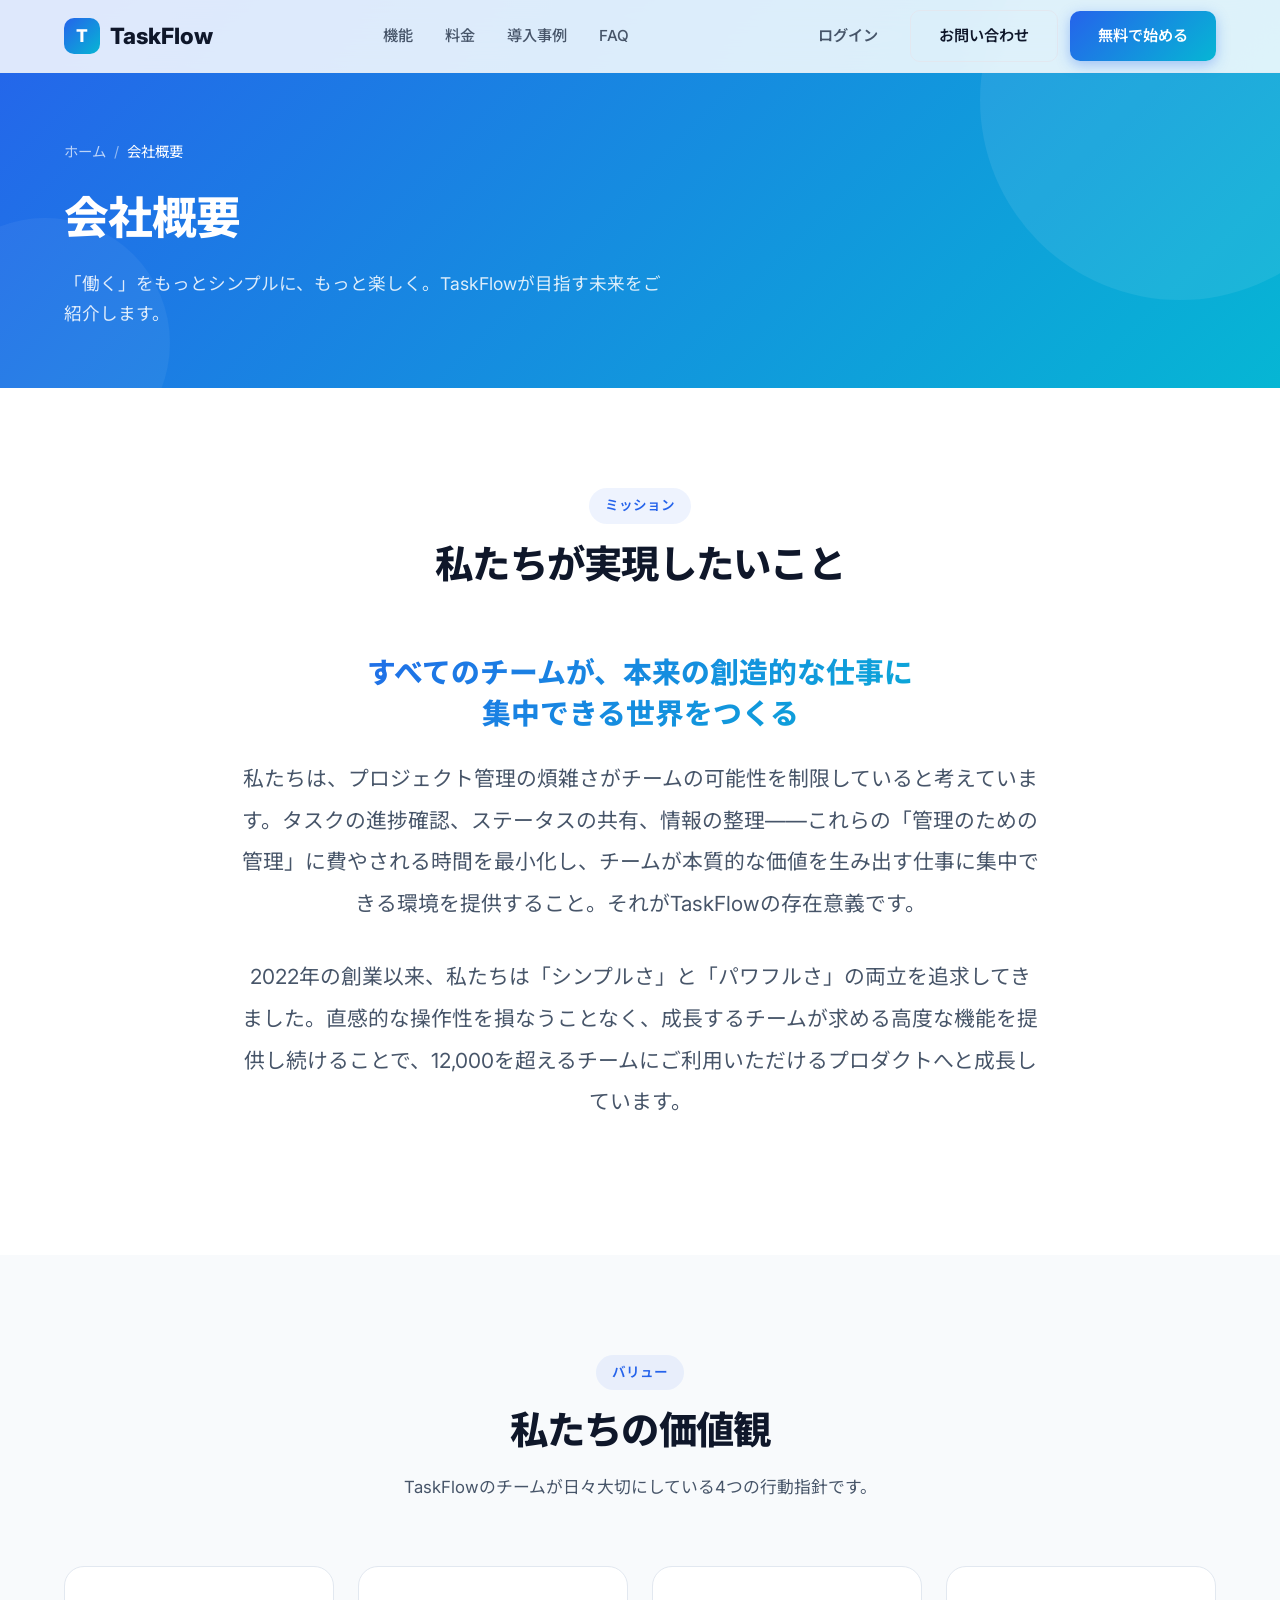
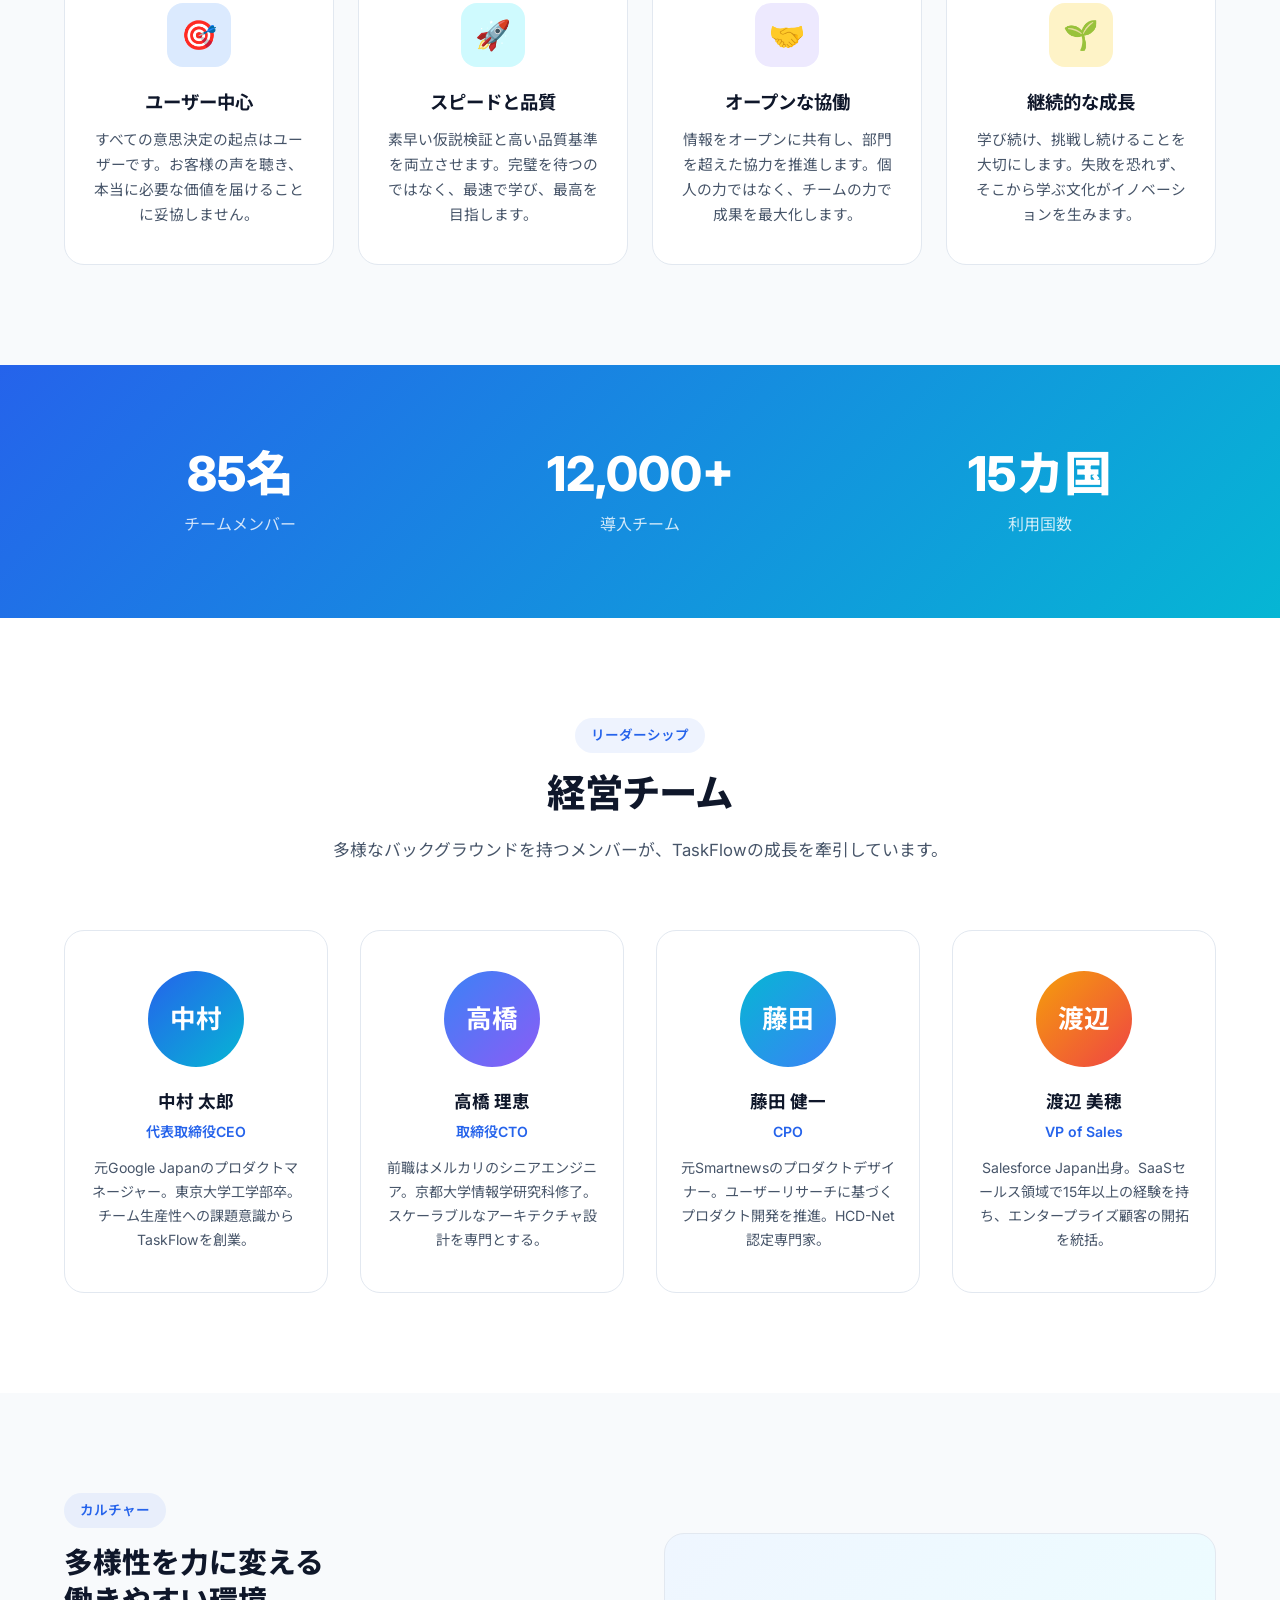
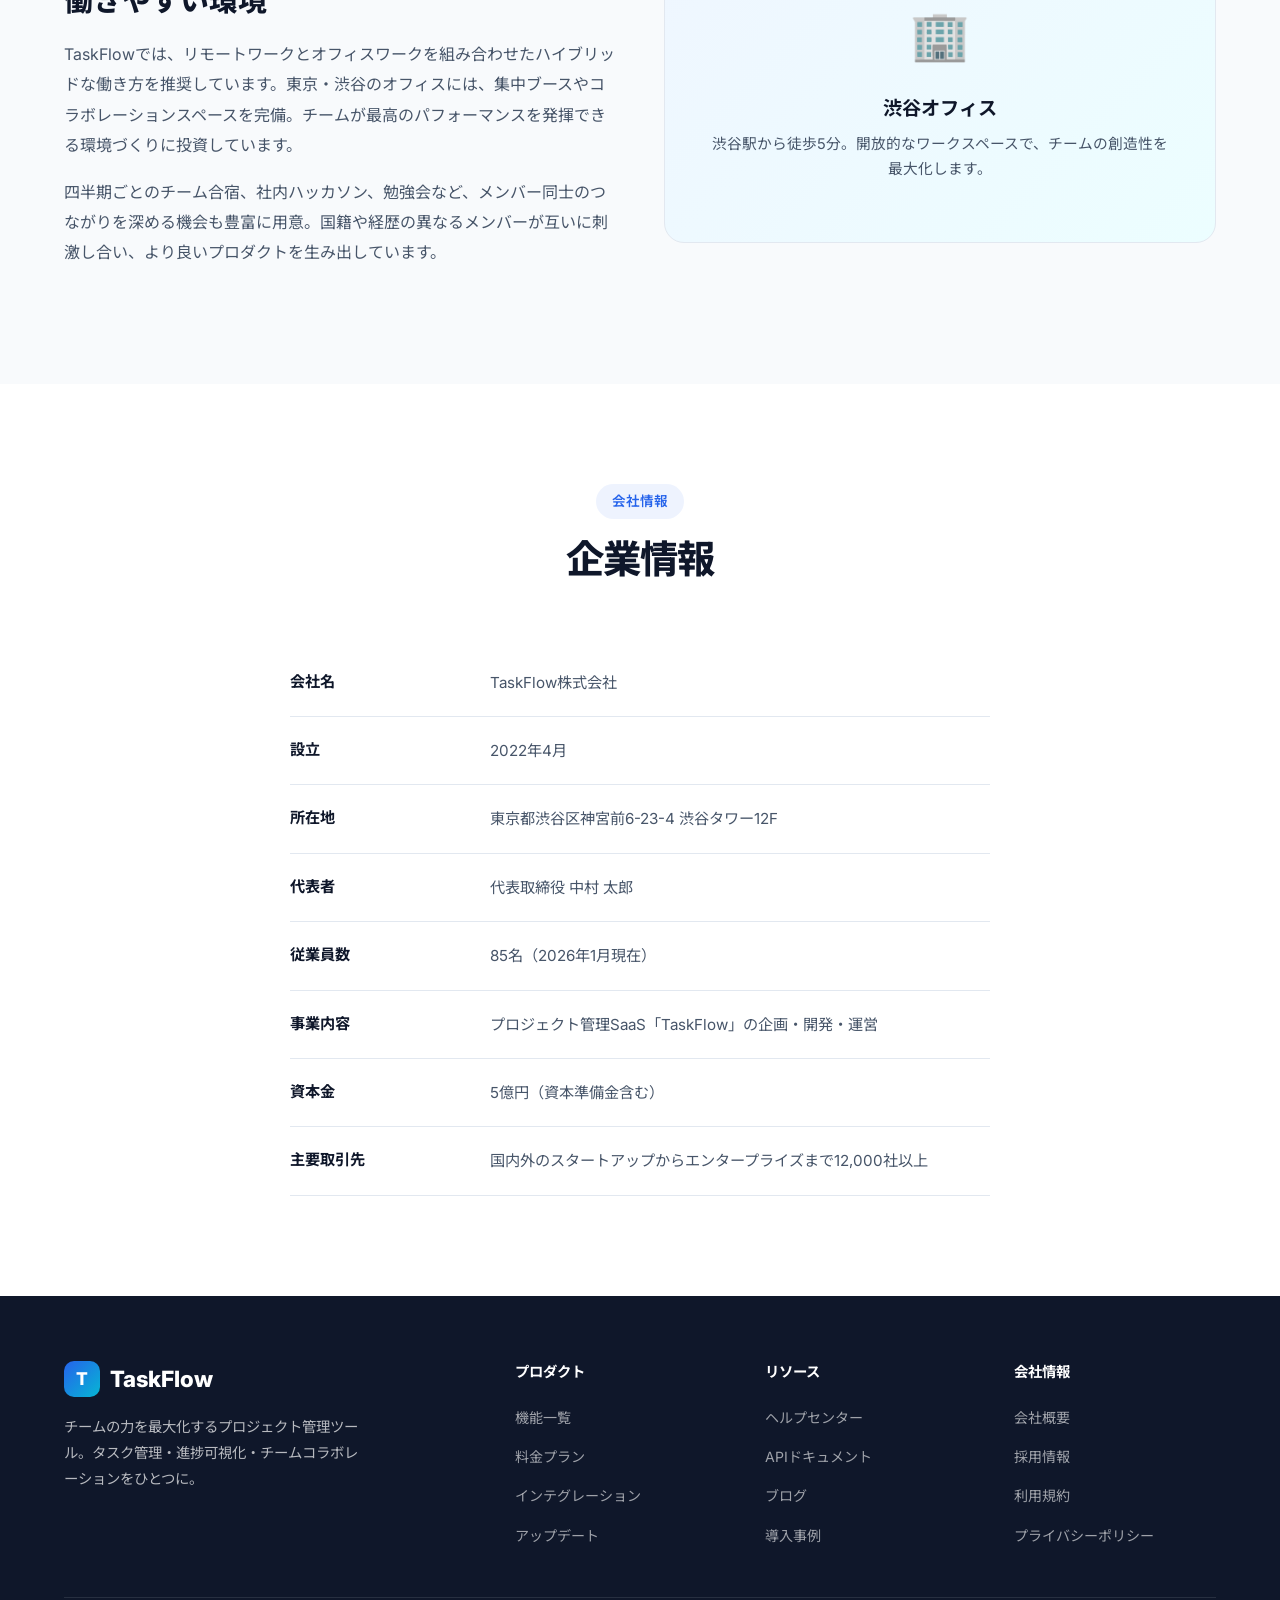
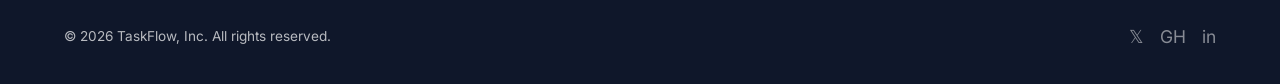
==== about.html @ e6110f03 "TaskFlow landing page - 全15ページ Co-Authored-By: Claude Opus 4.6 <noreply@anthropic.com>" ====
<!DOCTYPE html>
<html lang="ja">
<head>
  <meta charset="UTF-8">
  <meta name="viewport" content="width=device-width, initial-scale=1.0">
  <title>会社概要 - TaskFlow</title>
  <link rel="preconnect" href="https://fonts.googleapis.com">
  <link rel="preconnect" href="https://fonts.gstatic.com" crossorigin>
  <link href="https://fonts.googleapis.com/css2?family=Inter:wght@400;500;600;700;800&family=Noto+Sans+JP:wght@400;500;600;700;800&display=swap" rel="stylesheet">
  <style>
    *, *::before, *::after { margin: 0; padding: 0; box-sizing: border-box; }

    :root {
      --primary: #2563eb;
      --primary-dark: #1d4ed8;
      --primary-light: #3b82f6;
      --accent: #06b6d4;
      --gradient: linear-gradient(135deg, #2563eb 0%, #06b6d4 100%);
      --gradient-bg: linear-gradient(135deg, #eff6ff 0%, #ecfeff 100%);
      --text: #0f172a;
      --text-secondary: #475569;
      --text-light: #94a3b8;
      --bg: #ffffff;
      --bg-alt: #f8fafc;
      --border: #e2e8f0;
      --shadow-sm: 0 1px 3px rgba(0,0,0,0.06), 0 1px 2px rgba(0,0,0,0.04);
      --shadow-md: 0 4px 6px -1px rgba(0,0,0,0.07), 0 2px 4px -2px rgba(0,0,0,0.05);
      --shadow-lg: 0 10px 25px -3px rgba(0,0,0,0.08), 0 4px 6px -4px rgba(0,0,0,0.04);
      --shadow-xl: 0 20px 50px -12px rgba(0,0,0,0.15);
      --radius: 12px;
      --radius-lg: 20px;
    }

    html { scroll-behavior: smooth; }

    body {
      font-family: 'Inter', 'Noto Sans JP', sans-serif;
      color: var(--text);
      line-height: 1.7;
      -webkit-font-smoothing: antialiased;
      overflow-x: hidden;
    }

    .container {
      max-width: 1200px;
      margin: 0 auto;
      padding: 0 24px;
    }

    /* ===== Fade-in Animation ===== */
    .fade-in {
      opacity: 0;
      transform: translateY(30px);
      transition: opacity 0.7s ease, transform 0.7s ease;
    }
    .fade-in.visible {
      opacity: 1;
      transform: translateY(0);
    }
    .fade-in-delay-1 { transition-delay: 0.1s; }
    .fade-in-delay-2 { transition-delay: 0.2s; }
    .fade-in-delay-3 { transition-delay: 0.3s; }
    .fade-in-delay-4 { transition-delay: 0.4s; }

    /* ===== Header ===== */
    .header {
      position: fixed;
      top: 0;
      left: 0;
      right: 0;
      z-index: 1000;
      background: rgba(255,255,255,0.85);
      backdrop-filter: blur(20px);
      -webkit-backdrop-filter: blur(20px);
      border-bottom: 1px solid rgba(226,232,240,0.5);
      transition: box-shadow 0.3s ease;
    }
    .header.scrolled {
      box-shadow: var(--shadow-md);
    }
    .header-inner {
      display: flex;
      align-items: center;
      justify-content: space-between;
      height: 72px;
    }
    .logo {
      display: flex;
      align-items: center;
      gap: 10px;
      text-decoration: none;
      font-weight: 800;
      font-size: 1.4rem;
      color: var(--text);
    }
    .logo-icon {
      width: 36px;
      height: 36px;
      background: var(--gradient);
      border-radius: 10px;
      display: flex;
      align-items: center;
      justify-content: center;
      color: #fff;
      font-size: 1.1rem;
      font-weight: 800;
    }
    .nav { display: flex; align-items: center; gap: 32px; }
    .nav a {
      text-decoration: none;
      color: var(--text-secondary);
      font-size: 0.95rem;
      font-weight: 500;
      transition: color 0.2s;
    }
    .nav a:hover { color: var(--primary); }
    .header-actions { display: flex; align-items: center; gap: 12px; }

    .btn {
      display: inline-flex;
      align-items: center;
      justify-content: center;
      gap: 8px;
      padding: 12px 28px;
      border-radius: 10px;
      font-size: 0.95rem;
      font-weight: 600;
      text-decoration: none;
      border: none;
      cursor: pointer;
      transition: all 0.25s ease;
      font-family: inherit;
    }
    .btn-primary {
      background: var(--gradient);
      color: #fff;
      box-shadow: 0 4px 14px rgba(37,99,235,0.35);
    }
    .btn-primary:hover {
      transform: translateY(-2px);
      box-shadow: 0 6px 20px rgba(37,99,235,0.45);
    }
    .btn-secondary {
      background: transparent;
      color: var(--text);
      border: 1.5px solid var(--border);
    }
    .btn-secondary:hover {
      border-color: var(--primary);
      color: var(--primary);
    }
    .btn-large {
      padding: 16px 36px;
      font-size: 1.05rem;
      border-radius: 14px;
    }
    .btn-ghost {
      background: transparent;
      color: var(--text-secondary);
      padding: 10px 20px;
    }
    .btn-ghost:hover { color: var(--primary); }

    .hamburger {
      display: none;
      flex-direction: column;
      gap: 5px;
      background: none;
      border: none;
      cursor: pointer;
      padding: 8px;
    }
    .hamburger span {
      display: block;
      width: 22px;
      height: 2px;
      background: var(--text);
      border-radius: 2px;
      transition: all 0.3s;
    }

    /* ===== Page Hero ===== */
    .page-hero {
      padding: 140px 0 60px;
      background: var(--gradient);
      position: relative;
      overflow: hidden;
    }
    .page-hero::before {
      content: '';
      position: absolute;
      top: -100px;
      right: -100px;
      width: 400px;
      height: 400px;
      background: rgba(255,255,255,0.08);
      border-radius: 50%;
    }
    .page-hero::after {
      content: '';
      position: absolute;
      bottom: -80px;
      left: -80px;
      width: 250px;
      height: 250px;
      background: rgba(255,255,255,0.05);
      border-radius: 50%;
    }
    .page-hero-content {
      position: relative;
      z-index: 1;
    }
    .breadcrumb {
      display: flex;
      align-items: center;
      gap: 8px;
      margin-bottom: 16px;
      font-size: 0.9rem;
    }
    .breadcrumb a {
      color: rgba(255,255,255,0.7);
      text-decoration: none;
      transition: color 0.2s;
    }
    .breadcrumb a:hover { color: #fff; }
    .breadcrumb span { color: rgba(255,255,255,0.5); }
    .breadcrumb .current { color: #fff; }
    .page-hero h1 {
      font-size: 2.8rem;
      font-weight: 800;
      color: #fff;
      letter-spacing: -0.02em;
      margin-bottom: 12px;
    }
    .page-hero p {
      font-size: 1.1rem;
      color: rgba(255,255,255,0.85);
      max-width: 600px;
    }

    /* ===== Section Common ===== */
    .section { padding: 100px 0; }
    .section-alt { background: var(--bg-alt); }
    .section-header {
      text-align: center;
      max-width: 640px;
      margin: 0 auto 64px;
    }
    .section-label {
      display: inline-block;
      padding: 6px 16px;
      background: rgba(37,99,235,0.08);
      color: var(--primary);
      font-size: 0.85rem;
      font-weight: 600;
      border-radius: 100px;
      margin-bottom: 16px;
    }
    .section-title {
      font-size: 2.4rem;
      font-weight: 800;
      letter-spacing: -0.02em;
      margin-bottom: 16px;
      line-height: 1.3;
    }
    .section-desc {
      font-size: 1.05rem;
      color: var(--text-secondary);
      line-height: 1.8;
    }

    /* ===== Mission ===== */
    .mission-content {
      max-width: 800px;
      margin: 0 auto;
      text-align: center;
    }
    .mission-content .mission-text {
      font-size: 1.3rem;
      line-height: 2;
      color: var(--text-secondary);
      margin-bottom: 32px;
    }
    .mission-content .mission-highlight {
      font-size: 1.8rem;
      font-weight: 800;
      background: var(--gradient);
      -webkit-background-clip: text;
      -webkit-text-fill-color: transparent;
      background-clip: text;
      margin-bottom: 24px;
      line-height: 1.4;
    }

    /* ===== Values ===== */
    .values-grid {
      display: grid;
      grid-template-columns: repeat(4, 1fr);
      gap: 24px;
    }
    .value-card {
      padding: 36px 28px;
      background: var(--bg);
      border-radius: var(--radius-lg);
      border: 1px solid var(--border);
      text-align: center;
      transition: all 0.3s ease;
    }
    .value-card:hover {
      transform: translateY(-6px);
      box-shadow: var(--shadow-lg);
      border-color: rgba(37,99,235,0.2);
    }
    .value-icon {
      width: 64px;
      height: 64px;
      border-radius: 16px;
      display: flex;
      align-items: center;
      justify-content: center;
      font-size: 1.8rem;
      margin: 0 auto 20px;
    }
    .value-icon.blue { background: #dbeafe; }
    .value-icon.cyan { background: #cffafe; }
    .value-icon.violet { background: #ede9fe; }
    .value-icon.amber { background: #fef3c7; }
    .value-card h3 {
      font-size: 1.15rem;
      font-weight: 700;
      margin-bottom: 10px;
    }
    .value-card p {
      font-size: 0.92rem;
      color: var(--text-secondary);
      line-height: 1.7;
    }

    /* ===== Stats ===== */
    .stats-section {
      padding: 80px 0;
      background: var(--gradient);
    }
    .stats-grid {
      display: grid;
      grid-template-columns: repeat(3, 1fr);
      gap: 48px;
      text-align: center;
    }
    .stat-value {
      font-size: 3rem;
      font-weight: 800;
      color: #fff;
      line-height: 1.2;
    }
    .stat-label {
      font-size: 1rem;
      color: rgba(255,255,255,0.8);
      margin-top: 8px;
    }

    /* ===== Team ===== */
    .team-grid {
      display: grid;
      grid-template-columns: repeat(4, 1fr);
      gap: 32px;
    }
    .team-card {
      text-align: center;
      padding: 40px 24px;
      background: var(--bg);
      border-radius: var(--radius-lg);
      border: 1px solid var(--border);
      transition: all 0.3s ease;
    }
    .team-card:hover {
      transform: translateY(-6px);
      box-shadow: var(--shadow-lg);
    }
    .team-avatar {
      width: 96px;
      height: 96px;
      border-radius: 50%;
      display: flex;
      align-items: center;
      justify-content: center;
      font-weight: 700;
      font-size: 1.6rem;
      color: #fff;
      margin: 0 auto 20px;
    }
    .team-name {
      font-size: 1.1rem;
      font-weight: 700;
      margin-bottom: 4px;
    }
    .team-title {
      font-size: 0.88rem;
      color: var(--primary);
      font-weight: 600;
      margin-bottom: 12px;
    }
    .team-bio {
      font-size: 0.88rem;
      color: var(--text-secondary);
      line-height: 1.7;
    }

    /* ===== Company Info ===== */
    .info-table {
      max-width: 700px;
      margin: 0 auto;
      width: 100%;
    }
    .info-row {
      display: flex;
      border-bottom: 1px solid var(--border);
      padding: 20px 0;
    }
    .info-label {
      width: 200px;
      flex-shrink: 0;
      font-weight: 700;
      font-size: 0.95rem;
      color: var(--text);
    }
    .info-value {
      font-size: 0.95rem;
      color: var(--text-secondary);
      line-height: 1.8;
    }

    /* ===== Culture ===== */
    .culture-grid {
      display: grid;
      grid-template-columns: 1fr 1fr;
      gap: 48px;
      align-items: center;
    }
    .culture-text h3 {
      font-size: 1.8rem;
      font-weight: 800;
      margin-bottom: 20px;
      line-height: 1.3;
    }
    .culture-text p {
      font-size: 1rem;
      color: var(--text-secondary);
      line-height: 1.9;
      margin-bottom: 16px;
    }
    .culture-visual {
      background: var(--gradient-bg);
      border-radius: var(--radius-lg);
      padding: 60px 40px;
      display: flex;
      flex-direction: column;
      align-items: center;
      justify-content: center;
      text-align: center;
      border: 1px solid var(--border);
    }
    .culture-visual-icon {
      font-size: 3rem;
      margin-bottom: 16px;
    }
    .culture-visual h4 {
      font-size: 1.2rem;
      font-weight: 700;
      margin-bottom: 8px;
    }
    .culture-visual p {
      font-size: 0.92rem;
      color: var(--text-secondary);
    }

    /* ===== Footer ===== */
    .footer {
      background: var(--text);
      color: rgba(255,255,255,0.7);
      padding: 64px 0 32px;
    }
    .footer-grid {
      display: grid;
      grid-template-columns: 2fr 1fr 1fr 1fr;
      gap: 48px;
      margin-bottom: 48px;
    }
    .footer-brand p {
      font-size: 0.9rem;
      line-height: 1.8;
      margin-top: 16px;
      max-width: 300px;
    }
    .footer h4 {
      color: #fff;
      font-size: 0.9rem;
      font-weight: 700;
      margin-bottom: 20px;
    }
    .footer-links {
      list-style: none;
      display: flex;
      flex-direction: column;
      gap: 12px;
    }
    .footer-links a {
      text-decoration: none;
      color: rgba(255,255,255,0.6);
      font-size: 0.88rem;
      transition: color 0.2s;
    }
    .footer-links a:hover { color: #fff; }
    .footer-bottom {
      border-top: 1px solid rgba(255,255,255,0.1);
      padding-top: 24px;
      display: flex;
      justify-content: space-between;
      align-items: center;
      font-size: 0.85rem;
    }
    .footer-socials {
      display: flex;
      gap: 16px;
    }
    .footer-socials a {
      text-decoration: none;
      color: rgba(255,255,255,0.5);
      font-size: 1.1rem;
      transition: color 0.2s;
    }
    .footer-socials a:hover { color: #fff; }

    /* ===== Mobile Nav ===== */
    .mobile-nav {
      display: none;
      position: fixed;
      top: 72px;
      left: 0;
      right: 0;
      background: #fff;
      border-bottom: 1px solid var(--border);
      padding: 20px 24px;
      box-shadow: var(--shadow-lg);
      z-index: 999;
      flex-direction: column;
      gap: 16px;
    }
    .mobile-nav.open { display: flex; }
    .mobile-nav a {
      text-decoration: none;
      color: var(--text);
      font-size: 1rem;
      font-weight: 500;
      padding: 8px 0;
    }

    /* ===== Responsive ===== */
    @media (max-width: 1024px) {
      .values-grid { grid-template-columns: repeat(2, 1fr); }
      .team-grid { grid-template-columns: repeat(2, 1fr); }
    }

    @media (max-width: 768px) {
      .nav { display: none; }
      .header-actions .btn-ghost,
      .header-actions .btn-secondary { display: none; }
      .hamburger { display: flex; }

      .page-hero { padding: 120px 0 48px; }
      .page-hero h1 { font-size: 2rem; }

      .section { padding: 64px 0; }
      .section-title { font-size: 1.8rem; }
      .section-header { margin-bottom: 40px; }

      .values-grid { grid-template-columns: 1fr; }
      .team-grid { grid-template-columns: 1fr; }
      .stats-grid { grid-template-columns: 1fr; gap: 32px; }
      .culture-grid { grid-template-columns: 1fr; }

      .info-row { flex-direction: column; gap: 4px; }
      .info-label { width: 100%; }

      .footer-grid { grid-template-columns: 1fr 1fr; gap: 32px; }
      .footer-bottom { flex-direction: column; gap: 16px; text-align: center; }

      .mission-content .mission-highlight { font-size: 1.4rem; }
      .mission-content .mission-text { font-size: 1.1rem; }
    }

    @media (max-width: 480px) {
      .page-hero h1 { font-size: 1.7rem; }
      .footer-grid { grid-template-columns: 1fr; }
      .stat-value { font-size: 2.2rem; }
    }
  </style>
</head>
<body>

  <!-- ===== Header ===== -->
  <header class="header" id="header">
    <div class="container header-inner">
      <a href="index.html" class="logo">
        <div class="logo-icon">T</div>
        TaskFlow
      </a>
      <nav class="nav">
        <a href="index.html#features">機能</a>
        <a href="index.html#pricing">料金</a>
        <a href="index.html#testimonials">導入事例</a>
        <a href="index.html#faq">FAQ</a>
      </nav>
      <div class="header-actions">
        <a href="login.html" class="btn btn-ghost">ログイン</a>
        <a href="contact.html" class="btn btn-secondary">お問い合わせ</a>
        <a href="contact.html" class="btn btn-primary">無料で始める</a>
        <button class="hamburger" id="hamburger" aria-label="メニュー">
          <span></span><span></span><span></span>
        </button>
      </div>
    </div>
  </header>

  <!-- Mobile Nav -->
  <div class="mobile-nav" id="mobileNav">
    <a href="index.html#features">機能</a>
    <a href="index.html#pricing">料金</a>
    <a href="index.html#testimonials">導入事例</a>
    <a href="index.html#faq">FAQ</a>
    <a href="login.html">ログイン</a>
    <a href="contact.html" class="btn btn-primary" style="text-align:center;">無料で始める</a>
  </div>

  <!-- ===== Page Hero ===== -->
  <section class="page-hero">
    <div class="container page-hero-content">
      <div class="breadcrumb fade-in">
        <a href="index.html">ホーム</a>
        <span>/</span>
        <span class="current">会社概要</span>
      </div>
      <h1 class="fade-in fade-in-delay-1">会社概要</h1>
      <p class="fade-in fade-in-delay-2">「働く」をもっとシンプルに、もっと楽しく。TaskFlowが目指す未来をご紹介します。</p>
    </div>
  </section>

  <!-- ===== Mission ===== -->
  <section class="section">
    <div class="container">
      <div class="section-header fade-in">
        <span class="section-label">ミッション</span>
        <h2 class="section-title">私たちが実現したいこと</h2>
      </div>
      <div class="mission-content fade-in">
        <p class="mission-highlight">すべてのチームが、本来の創造的な仕事に<br>集中できる世界をつくる</p>
        <p class="mission-text">
          私たちは、プロジェクト管理の煩雑さがチームの可能性を制限していると考えています。タスクの進捗確認、ステータスの共有、情報の整理――これらの「管理のための管理」に費やされる時間を最小化し、チームが本質的な価値を生み出す仕事に集中できる環境を提供すること。それがTaskFlowの存在意義です。
        </p>
        <p class="mission-text">
          2022年の創業以来、私たちは「シンプルさ」と「パワフルさ」の両立を追求してきました。直感的な操作性を損なうことなく、成長するチームが求める高度な機能を提供し続けることで、12,000を超えるチームにご利用いただけるプロダクトへと成長しています。
        </p>
      </div>
    </div>
  </section>

  <!-- ===== Values ===== -->
  <section class="section section-alt">
    <div class="container">
      <div class="section-header fade-in">
        <span class="section-label">バリュー</span>
        <h2 class="section-title">私たちの価値観</h2>
        <p class="section-desc">TaskFlowのチームが日々大切にしている4つの行動指針です。</p>
      </div>
      <div class="values-grid">
        <div class="value-card fade-in fade-in-delay-1">
          <div class="value-icon blue">🎯</div>
          <h3>ユーザー中心</h3>
          <p>すべての意思決定の起点はユーザーです。お客様の声を聴き、本当に必要な価値を届けることに妥協しません。</p>
        </div>
        <div class="value-card fade-in fade-in-delay-2">
          <div class="value-icon cyan">🚀</div>
          <h3>スピードと品質</h3>
          <p>素早い仮説検証と高い品質基準を両立させます。完璧を待つのではなく、最速で学び、最高を目指します。</p>
        </div>
        <div class="value-card fade-in fade-in-delay-3">
          <div class="value-icon violet">🤝</div>
          <h3>オープンな協働</h3>
          <p>情報をオープンに共有し、部門を超えた協力を推進します。個人の力ではなく、チームの力で成果を最大化します。</p>
        </div>
        <div class="value-card fade-in fade-in-delay-4">
          <div class="value-icon amber">🌱</div>
          <h3>継続的な成長</h3>
          <p>学び続け、挑戦し続けることを大切にします。失敗を恐れず、そこから学ぶ文化がイノベーションを生みます。</p>
        </div>
      </div>
    </div>
  </section>

  <!-- ===== Stats ===== -->
  <section class="stats-section">
    <div class="container">
      <div class="stats-grid">
        <div class="fade-in fade-in-delay-1">
          <div class="stat-value">85名</div>
          <div class="stat-label">チームメンバー</div>
        </div>
        <div class="fade-in fade-in-delay-2">
          <div class="stat-value">12,000+</div>
          <div class="stat-label">導入チーム</div>
        </div>
        <div class="fade-in fade-in-delay-3">
          <div class="stat-value">15カ国</div>
          <div class="stat-label">利用国数</div>
        </div>
      </div>
    </div>
  </section>

  <!-- ===== Team ===== -->
  <section class="section">
    <div class="container">
      <div class="section-header fade-in">
        <span class="section-label">リーダーシップ</span>
        <h2 class="section-title">経営チーム</h2>
        <p class="section-desc">多様なバックグラウンドを持つメンバーが、TaskFlowの成長を牽引しています。</p>
      </div>
      <div class="team-grid">
        <div class="team-card fade-in fade-in-delay-1">
          <div class="team-avatar" style="background:linear-gradient(135deg,#2563eb,#06b6d4);">中村</div>
          <div class="team-name">中村 太郎</div>
          <div class="team-title">代表取締役CEO</div>
          <p class="team-bio">元Google Japanのプロダクトマネージャー。東京大学工学部卒。チーム生産性への課題意識からTaskFlowを創業。</p>
        </div>
        <div class="team-card fade-in fade-in-delay-2">
          <div class="team-avatar" style="background:linear-gradient(135deg,#3b82f6,#8b5cf6);">高橋</div>
          <div class="team-name">高橋 理恵</div>
          <div class="team-title">取締役CTO</div>
          <p class="team-bio">前職はメルカリのシニアエンジニア。京都大学情報学研究科修了。スケーラブルなアーキテクチャ設計を専門とする。</p>
        </div>
        <div class="team-card fade-in fade-in-delay-3">
          <div class="team-avatar" style="background:linear-gradient(135deg,#06b6d4,#3b82f6);">藤田</div>
          <div class="team-name">藤田 健一</div>
          <div class="team-title">CPO</div>
          <p class="team-bio">元Smartnewsのプロダクトデザイナー。ユーザーリサーチに基づくプロダクト開発を推進。HCD-Net認定専門家。</p>
        </div>
        <div class="team-card fade-in fade-in-delay-4">
          <div class="team-avatar" style="background:linear-gradient(135deg,#f59e0b,#ef4444);">渡辺</div>
          <div class="team-name">渡辺 美穂</div>
          <div class="team-title">VP of Sales</div>
          <p class="team-bio">Salesforce Japan出身。SaaSセールス領域で15年以上の経験を持ち、エンタープライズ顧客の開拓を統括。</p>
        </div>
      </div>
    </div>
  </section>

  <!-- ===== Culture ===== -->
  <section class="section section-alt">
    <div class="container">
      <div class="culture-grid">
        <div class="culture-text fade-in">
          <span class="section-label">カルチャー</span>
          <h3>多様性を力に変える<br>働きやすい環境</h3>
          <p>TaskFlowでは、リモートワークとオフィスワークを組み合わせたハイブリッドな働き方を推奨しています。東京・渋谷のオフィスには、集中ブースやコラボレーションスペースを完備。チームが最高のパフォーマンスを発揮できる環境づくりに投資しています。</p>
          <p>四半期ごとのチーム合宿、社内ハッカソン、勉強会など、メンバー同士のつながりを深める機会も豊富に用意。国籍や経歴の異なるメンバーが互いに刺激し合い、より良いプロダクトを生み出しています。</p>
        </div>
        <div class="culture-visual fade-in fade-in-delay-2">
          <div class="culture-visual-icon">🏢</div>
          <h4>渋谷オフィス</h4>
          <p>渋谷駅から徒歩5分。開放的なワークスペースで、チームの創造性を最大化します。</p>
        </div>
      </div>
    </div>
  </section>

  <!-- ===== Company Info ===== -->
  <section class="section">
    <div class="container">
      <div class="section-header fade-in">
        <span class="section-label">会社情報</span>
        <h2 class="section-title">企業情報</h2>
      </div>
      <div class="info-table fade-in">
        <div class="info-row">
          <div class="info-label">会社名</div>
          <div class="info-value">TaskFlow株式会社</div>
        </div>
        <div class="info-row">
          <div class="info-label">設立</div>
          <div class="info-value">2022年4月</div>
        </div>
        <div class="info-row">
          <div class="info-label">所在地</div>
          <div class="info-value">東京都渋谷区神宮前6-23-4 渋谷タワー12F</div>
        </div>
        <div class="info-row">
          <div class="info-label">代表者</div>
          <div class="info-value">代表取締役 中村 太郎</div>
        </div>
        <div class="info-row">
          <div class="info-label">従業員数</div>
          <div class="info-value">85名（2026年1月現在）</div>
        </div>
        <div class="info-row">
          <div class="info-label">事業内容</div>
          <div class="info-value">プロジェクト管理SaaS「TaskFlow」の企画・開発・運営</div>
        </div>
        <div class="info-row">
          <div class="info-label">資本金</div>
          <div class="info-value">5億円（資本準備金含む）</div>
        </div>
        <div class="info-row">
          <div class="info-label">主要取引先</div>
          <div class="info-value">国内外のスタートアップからエンタープライズまで12,000社以上</div>
        </div>
      </div>
    </div>
  </section>

  <!-- ===== Footer ===== -->
  <footer class="footer">
    <div class="container">
      <div class="footer-grid">
        <div class="footer-brand">
          <a href="index.html" class="logo" style="color:#fff;">
            <div class="logo-icon">T</div>
            TaskFlow
          </a>
          <p>チームの力を最大化するプロジェクト管理ツール。タスク管理・進捗可視化・チームコラボレーションをひとつに。</p>
        </div>
        <div>
          <h4>プロダクト</h4>
          <ul class="footer-links">
            <li><a href="features.html">機能一覧</a></li>
            <li><a href="pricing.html">料金プラン</a></li>
            <li><a href="integrations.html">インテグレーション</a></li>
            <li><a href="updates.html">アップデート</a></li>
          </ul>
        </div>
        <div>
          <h4>リソース</h4>
          <ul class="footer-links">
            <li><a href="help.html">ヘルプセンター</a></li>
            <li><a href="api-docs.html">APIドキュメント</a></li>
            <li><a href="blog.html">ブログ</a></li>
            <li><a href="case-studies.html">導入事例</a></li>
          </ul>
        </div>
        <div>
          <h4>会社情報</h4>
          <ul class="footer-links">
            <li><a href="about.html">会社概要</a></li>
            <li><a href="careers.html">採用情報</a></li>
            <li><a href="terms.html">利用規約</a></li>
            <li><a href="privacy.html">プライバシーポリシー</a></li>
          </ul>
        </div>
      </div>
      <div class="footer-bottom">
        <span>&copy; 2026 TaskFlow, Inc. All rights reserved.</span>
        <div class="footer-socials">
          <a href="#" aria-label="X (Twitter)">&#120143;</a>
          <a href="#" aria-label="GitHub">GH</a>
          <a href="#" aria-label="LinkedIn">in</a>
        </div>
      </div>
    </div>
  </footer>

  <script>
    // Header scroll effect
    const header = document.getElementById('header');
    window.addEventListener('scroll', () => {
      header.classList.toggle('scrolled', window.scrollY > 10);
    });

    // Mobile menu
    const hamburger = document.getElementById('hamburger');
    const mobileNav = document.getElementById('mobileNav');
    hamburger.addEventListener('click', () => {
      mobileNav.classList.toggle('open');
    });
    mobileNav.querySelectorAll('a').forEach(link => {
      link.addEventListener('click', () => mobileNav.classList.remove('open'));
    });

    // Scroll fade-in
    const observer = new IntersectionObserver((entries) => {
      entries.forEach(entry => {
        if (entry.isIntersecting) {
          entry.target.classList.add('visible');
        }
      });
    }, { threshold: 0.1, rootMargin: '0px 0px -40px 0px' });

    document.querySelectorAll('.fade-in').forEach(el => observer.observe(el));
  </script>
</body>
</html>
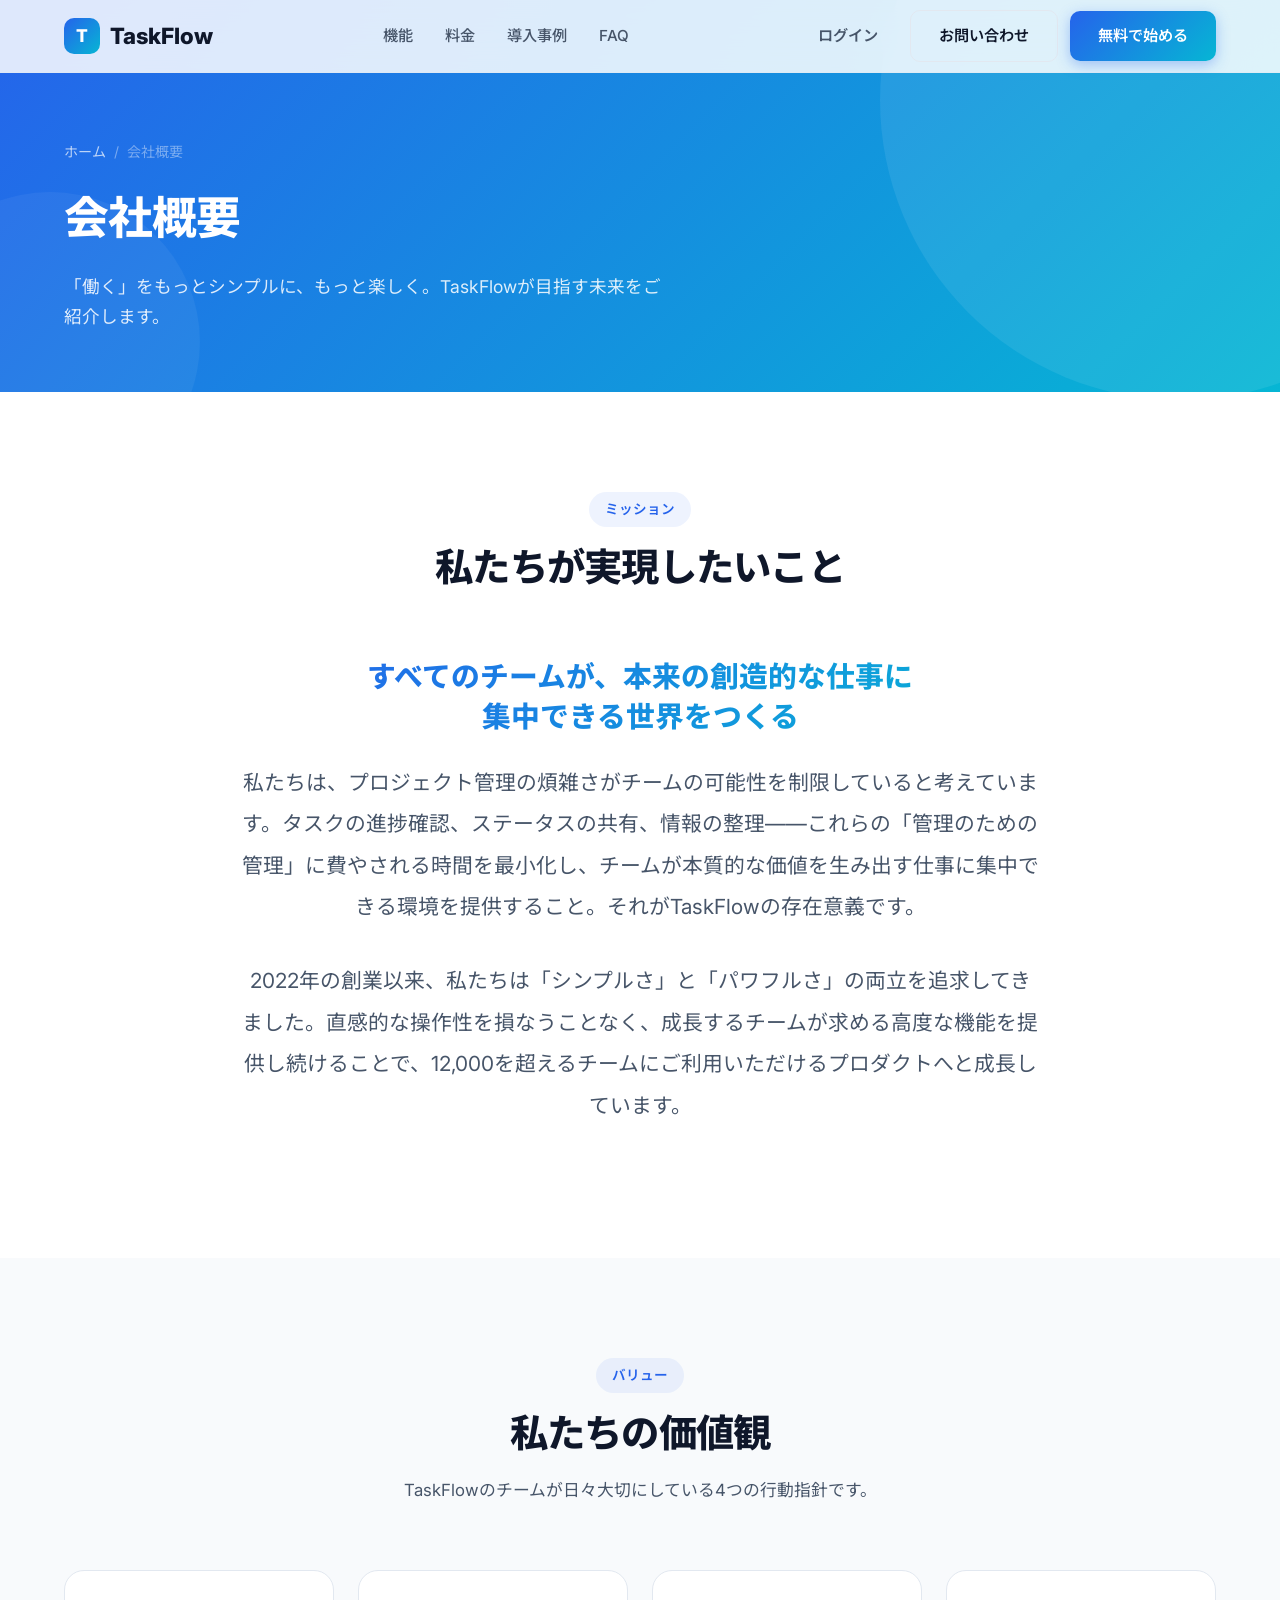
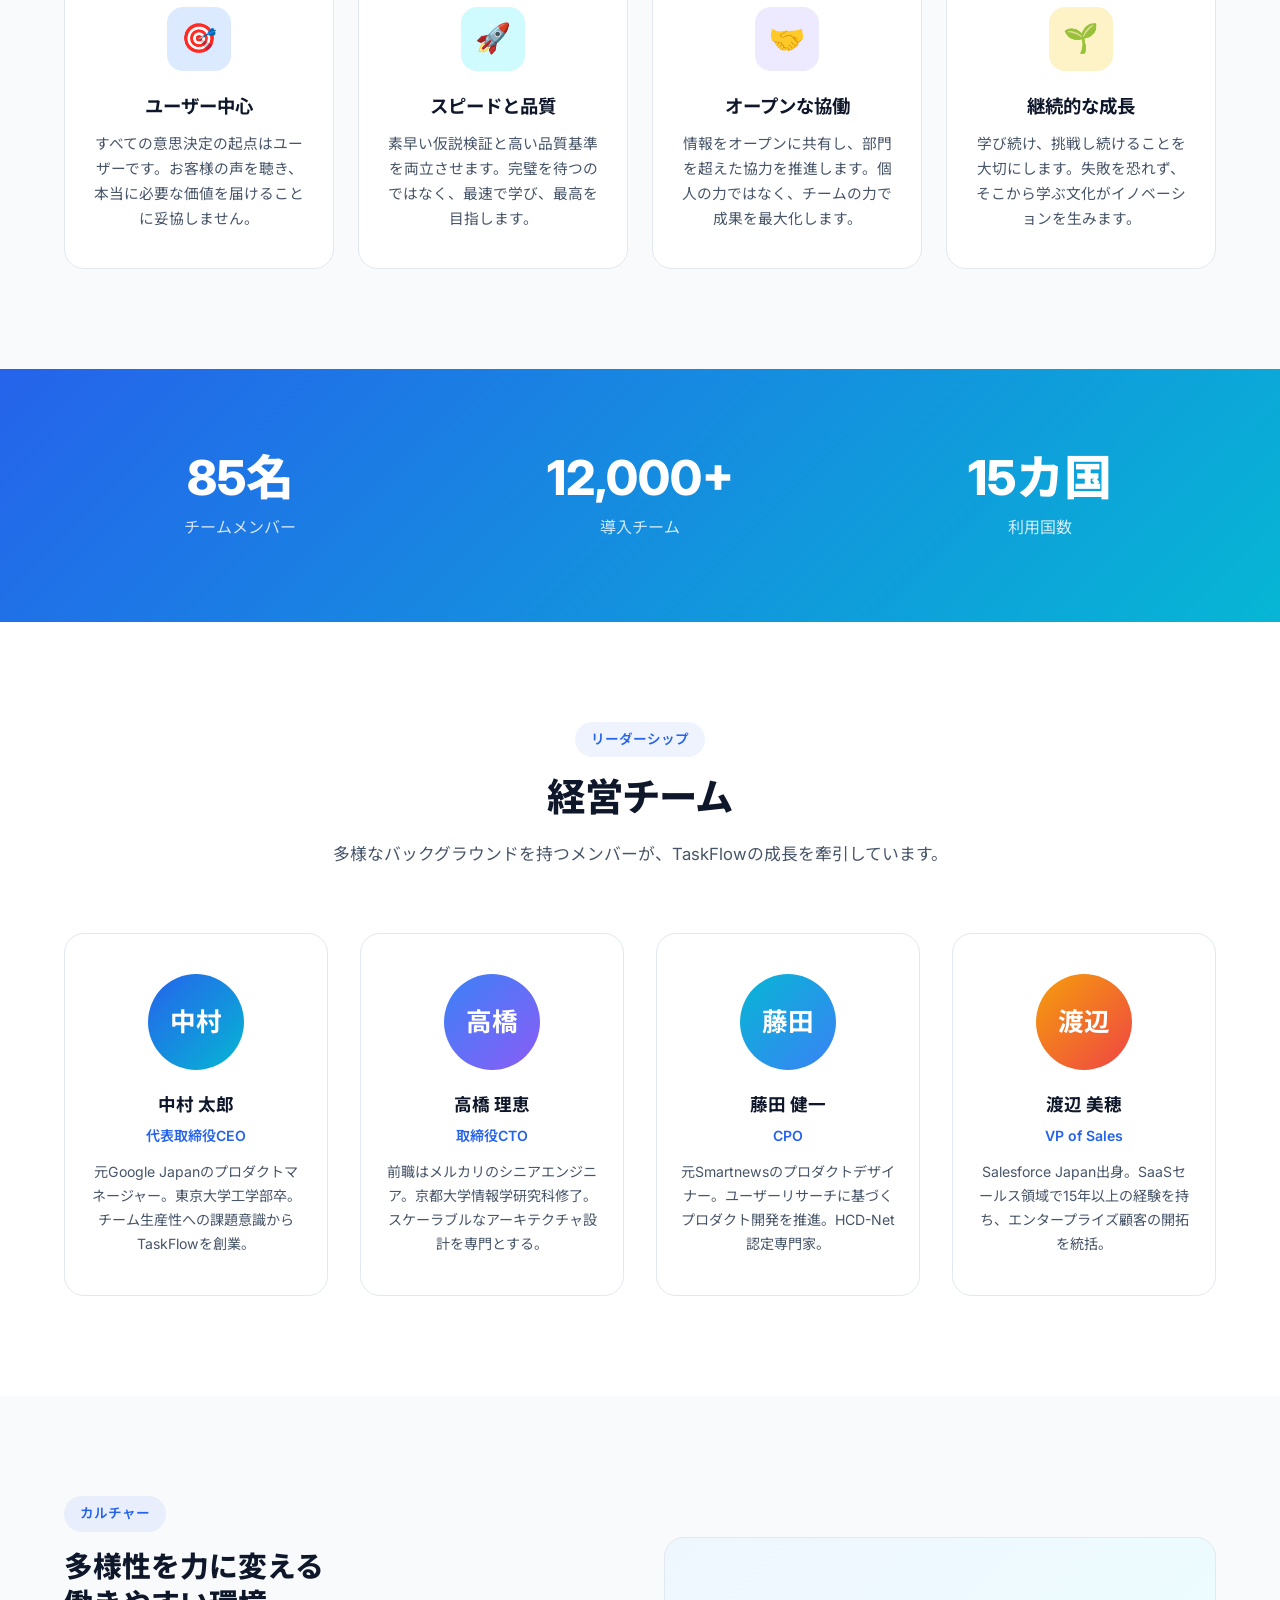
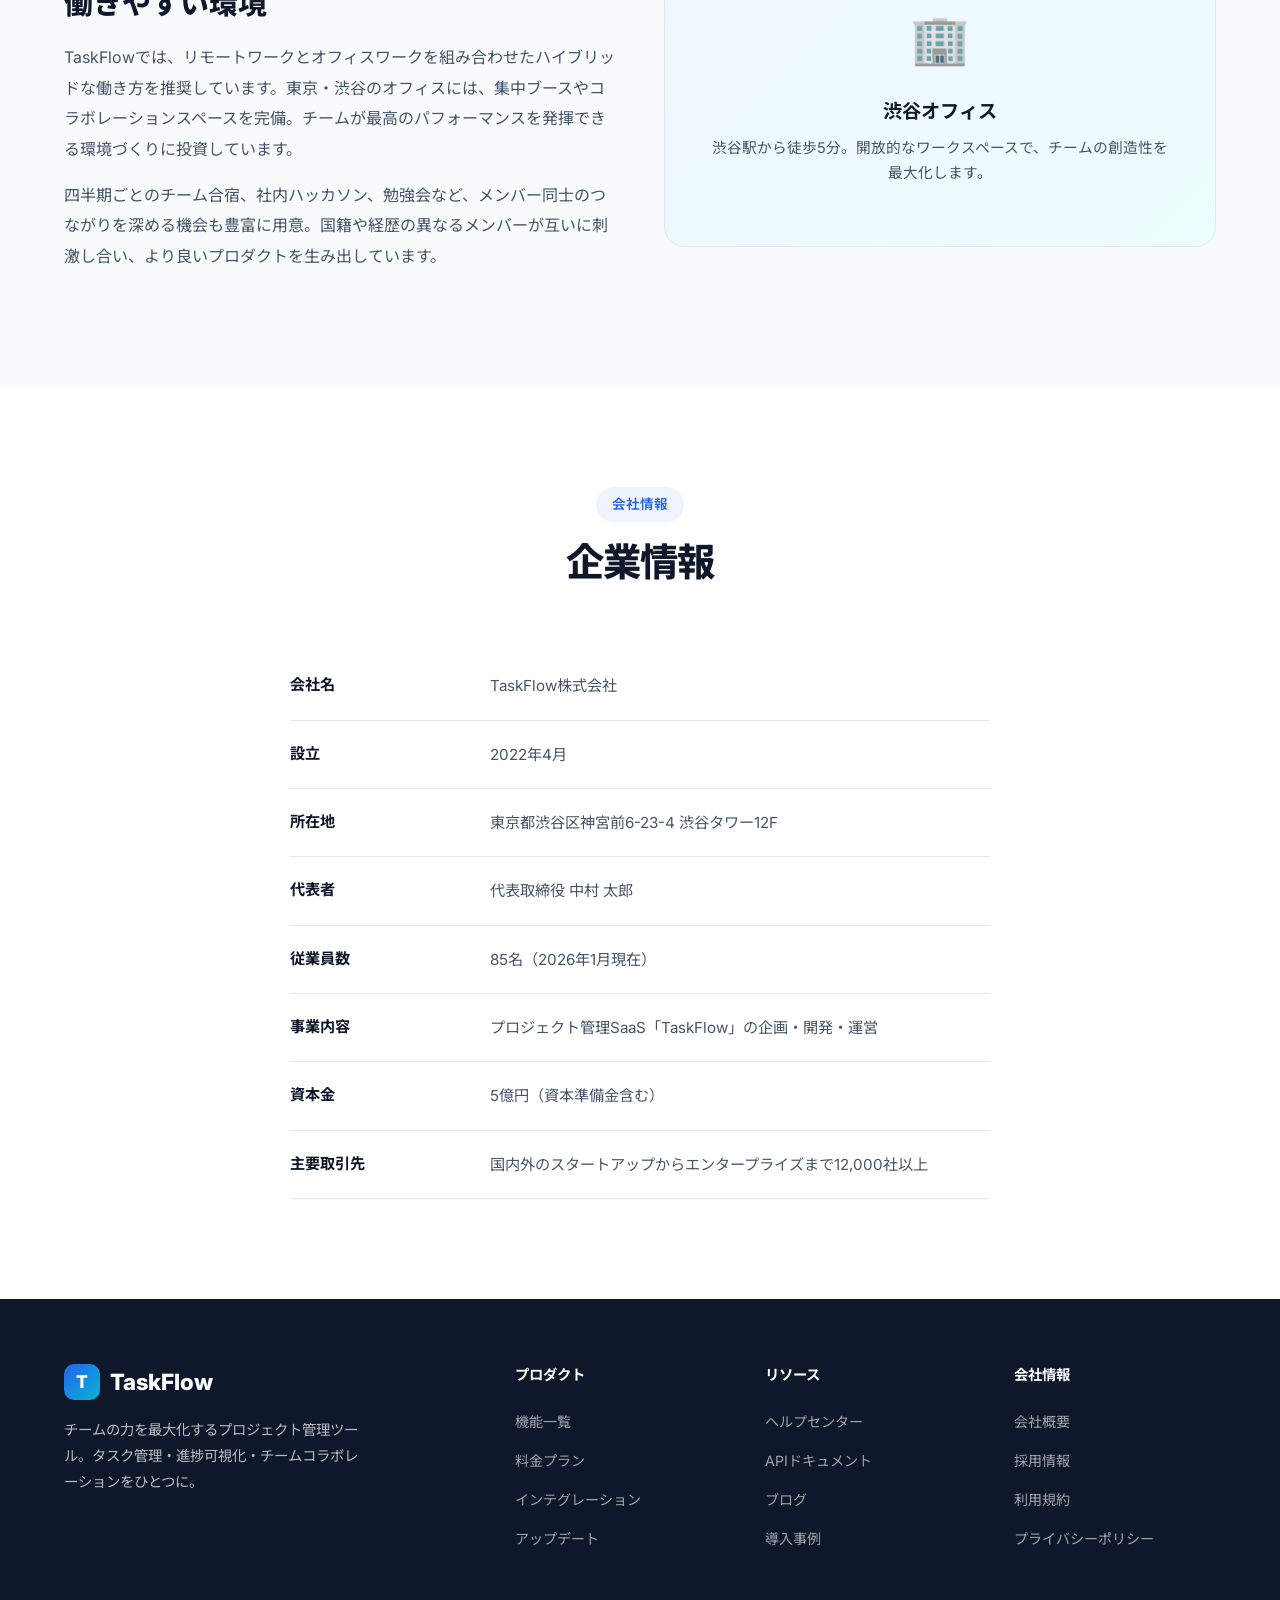
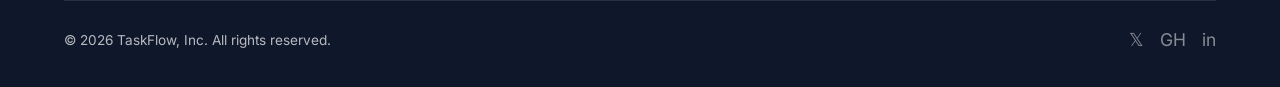
==== commit 98dc30a9: "Refactor: extract inline CSS/JS into external files Co-Authored-By: Claude Opus 4.6 <noreply@anthrop" ====
--- a/about.html
+++ b/about.html
@@ -7,594 +7,8 @@
   <link rel="preconnect" href="https://fonts.googleapis.com">
   <link rel="preconnect" href="https://fonts.gstatic.com" crossorigin>
   <link href="https://fonts.googleapis.com/css2?family=Inter:wght@400;500;600;700;800&family=Noto+Sans+JP:wght@400;500;600;700;800&display=swap" rel="stylesheet">
-  <style>
-    *, *::before, *::after { margin: 0; padding: 0; box-sizing: border-box; }
-
-    :root {
-      --primary: #2563eb;
-      --primary-dark: #1d4ed8;
-      --primary-light: #3b82f6;
-      --accent: #06b6d4;
-      --gradient: linear-gradient(135deg, #2563eb 0%, #06b6d4 100%);
-      --gradient-bg: linear-gradient(135deg, #eff6ff 0%, #ecfeff 100%);
-      --text: #0f172a;
-      --text-secondary: #475569;
-      --text-light: #94a3b8;
-      --bg: #ffffff;
-      --bg-alt: #f8fafc;
-      --border: #e2e8f0;
-      --shadow-sm: 0 1px 3px rgba(0,0,0,0.06), 0 1px 2px rgba(0,0,0,0.04);
-      --shadow-md: 0 4px 6px -1px rgba(0,0,0,0.07), 0 2px 4px -2px rgba(0,0,0,0.05);
-      --shadow-lg: 0 10px 25px -3px rgba(0,0,0,0.08), 0 4px 6px -4px rgba(0,0,0,0.04);
-      --shadow-xl: 0 20px 50px -12px rgba(0,0,0,0.15);
-      --radius: 12px;
-      --radius-lg: 20px;
-    }
-
-    html { scroll-behavior: smooth; }
-
-    body {
-      font-family: 'Inter', 'Noto Sans JP', sans-serif;
-      color: var(--text);
-      line-height: 1.7;
-      -webkit-font-smoothing: antialiased;
-      overflow-x: hidden;
-    }
-
-    .container {
-      max-width: 1200px;
-      margin: 0 auto;
-      padding: 0 24px;
-    }
-
-    /* ===== Fade-in Animation ===== */
-    .fade-in {
-      opacity: 0;
-      transform: translateY(30px);
-      transition: opacity 0.7s ease, transform 0.7s ease;
-    }
-    .fade-in.visible {
-      opacity: 1;
-      transform: translateY(0);
-    }
-    .fade-in-delay-1 { transition-delay: 0.1s; }
-    .fade-in-delay-2 { transition-delay: 0.2s; }
-    .fade-in-delay-3 { transition-delay: 0.3s; }
-    .fade-in-delay-4 { transition-delay: 0.4s; }
-
-    /* ===== Header ===== */
-    .header {
-      position: fixed;
-      top: 0;
-      left: 0;
-      right: 0;
-      z-index: 1000;
-      background: rgba(255,255,255,0.85);
-      backdrop-filter: blur(20px);
-      -webkit-backdrop-filter: blur(20px);
-      border-bottom: 1px solid rgba(226,232,240,0.5);
-      transition: box-shadow 0.3s ease;
-    }
-    .header.scrolled {
-      box-shadow: var(--shadow-md);
-    }
-    .header-inner {
-      display: flex;
-      align-items: center;
-      justify-content: space-between;
-      height: 72px;
-    }
-    .logo {
-      display: flex;
-      align-items: center;
-      gap: 10px;
-      text-decoration: none;
-      font-weight: 800;
-      font-size: 1.4rem;
-      color: var(--text);
-    }
-    .logo-icon {
-      width: 36px;
-      height: 36px;
-      background: var(--gradient);
-      border-radius: 10px;
-      display: flex;
-      align-items: center;
-      justify-content: center;
-      color: #fff;
-      font-size: 1.1rem;
-      font-weight: 800;
-    }
-    .nav { display: flex; align-items: center; gap: 32px; }
-    .nav a {
-      text-decoration: none;
-      color: var(--text-secondary);
-      font-size: 0.95rem;
-      font-weight: 500;
-      transition: color 0.2s;
-    }
-    .nav a:hover { color: var(--primary); }
-    .header-actions { display: flex; align-items: center; gap: 12px; }
-
-    .btn {
-      display: inline-flex;
-      align-items: center;
-      justify-content: center;
-      gap: 8px;
-      padding: 12px 28px;
-      border-radius: 10px;
-      font-size: 0.95rem;
-      font-weight: 600;
-      text-decoration: none;
-      border: none;
-      cursor: pointer;
-      transition: all 0.25s ease;
-      font-family: inherit;
-    }
-    .btn-primary {
-      background: var(--gradient);
-      color: #fff;
-      box-shadow: 0 4px 14px rgba(37,99,235,0.35);
-    }
-    .btn-primary:hover {
-      transform: translateY(-2px);
-      box-shadow: 0 6px 20px rgba(37,99,235,0.45);
-    }
-    .btn-secondary {
-      background: transparent;
-      color: var(--text);
-      border: 1.5px solid var(--border);
-    }
-    .btn-secondary:hover {
-      border-color: var(--primary);
-      color: var(--primary);
-    }
-    .btn-large {
-      padding: 16px 36px;
-      font-size: 1.05rem;
-      border-radius: 14px;
-    }
-    .btn-ghost {
-      background: transparent;
-      color: var(--text-secondary);
-      padding: 10px 20px;
-    }
-    .btn-ghost:hover { color: var(--primary); }
-
-    .hamburger {
-      display: none;
-      flex-direction: column;
-      gap: 5px;
-      background: none;
-      border: none;
-      cursor: pointer;
-      padding: 8px;
-    }
-    .hamburger span {
-      display: block;
-      width: 22px;
-      height: 2px;
-      background: var(--text);
-      border-radius: 2px;
-      transition: all 0.3s;
-    }
-
-    /* ===== Page Hero ===== */
-    .page-hero {
-      padding: 140px 0 60px;
-      background: var(--gradient);
-      position: relative;
-      overflow: hidden;
-    }
-    .page-hero::before {
-      content: '';
-      position: absolute;
-      top: -100px;
-      right: -100px;
-      width: 400px;
-      height: 400px;
-      background: rgba(255,255,255,0.08);
-      border-radius: 50%;
-    }
-    .page-hero::after {
-      content: '';
-      position: absolute;
-      bottom: -80px;
-      left: -80px;
-      width: 250px;
-      height: 250px;
-      background: rgba(255,255,255,0.05);
-      border-radius: 50%;
-    }
-    .page-hero-content {
-      position: relative;
-      z-index: 1;
-    }
-    .breadcrumb {
-      display: flex;
-      align-items: center;
-      gap: 8px;
-      margin-bottom: 16px;
-      font-size: 0.9rem;
-    }
-    .breadcrumb a {
-      color: rgba(255,255,255,0.7);
-      text-decoration: none;
-      transition: color 0.2s;
-    }
-    .breadcrumb a:hover { color: #fff; }
-    .breadcrumb span { color: rgba(255,255,255,0.5); }
-    .breadcrumb .current { color: #fff; }
-    .page-hero h1 {
-      font-size: 2.8rem;
-      font-weight: 800;
-      color: #fff;
-      letter-spacing: -0.02em;
-      margin-bottom: 12px;
-    }
-    .page-hero p {
-      font-size: 1.1rem;
-      color: rgba(255,255,255,0.85);
-      max-width: 600px;
-    }
-
-    /* ===== Section Common ===== */
-    .section { padding: 100px 0; }
-    .section-alt { background: var(--bg-alt); }
-    .section-header {
-      text-align: center;
-      max-width: 640px;
-      margin: 0 auto 64px;
-    }
-    .section-label {
-      display: inline-block;
-      padding: 6px 16px;
-      background: rgba(37,99,235,0.08);
-      color: var(--primary);
-      font-size: 0.85rem;
-      font-weight: 600;
-      border-radius: 100px;
-      margin-bottom: 16px;
-    }
-    .section-title {
-      font-size: 2.4rem;
-      font-weight: 800;
-      letter-spacing: -0.02em;
-      margin-bottom: 16px;
-      line-height: 1.3;
-    }
-    .section-desc {
-      font-size: 1.05rem;
-      color: var(--text-secondary);
-      line-height: 1.8;
-    }
-
-    /* ===== Mission ===== */
-    .mission-content {
-      max-width: 800px;
-      margin: 0 auto;
-      text-align: center;
-    }
-    .mission-content .mission-text {
-      font-size: 1.3rem;
-      line-height: 2;
-      color: var(--text-secondary);
-      margin-bottom: 32px;
-    }
-    .mission-content .mission-highlight {
-      font-size: 1.8rem;
-      font-weight: 800;
-      background: var(--gradient);
-      -webkit-background-clip: text;
-      -webkit-text-fill-color: transparent;
-      background-clip: text;
-      margin-bottom: 24px;
-      line-height: 1.4;
-    }
-
-    /* ===== Values ===== */
-    .values-grid {
-      display: grid;
-      grid-template-columns: repeat(4, 1fr);
-      gap: 24px;
-    }
-    .value-card {
-      padding: 36px 28px;
-      background: var(--bg);
-      border-radius: var(--radius-lg);
-      border: 1px solid var(--border);
-      text-align: center;
-      transition: all 0.3s ease;
-    }
-    .value-card:hover {
-      transform: translateY(-6px);
-      box-shadow: var(--shadow-lg);
-      border-color: rgba(37,99,235,0.2);
-    }
-    .value-icon {
-      width: 64px;
-      height: 64px;
-      border-radius: 16px;
-      display: flex;
-      align-items: center;
-      justify-content: center;
-      font-size: 1.8rem;
-      margin: 0 auto 20px;
-    }
-    .value-icon.blue { background: #dbeafe; }
-    .value-icon.cyan { background: #cffafe; }
-    .value-icon.violet { background: #ede9fe; }
-    .value-icon.amber { background: #fef3c7; }
-    .value-card h3 {
-      font-size: 1.15rem;
-      font-weight: 700;
-      margin-bottom: 10px;
-    }
-    .value-card p {
-      font-size: 0.92rem;
-      color: var(--text-secondary);
-      line-height: 1.7;
-    }
-
-    /* ===== Stats ===== */
-    .stats-section {
-      padding: 80px 0;
-      background: var(--gradient);
-    }
-    .stats-grid {
-      display: grid;
-      grid-template-columns: repeat(3, 1fr);
-      gap: 48px;
-      text-align: center;
-    }
-    .stat-value {
-      font-size: 3rem;
-      font-weight: 800;
-      color: #fff;
-      line-height: 1.2;
-    }
-    .stat-label {
-      font-size: 1rem;
-      color: rgba(255,255,255,0.8);
-      margin-top: 8px;
-    }
-
-    /* ===== Team ===== */
-    .team-grid {
-      display: grid;
-      grid-template-columns: repeat(4, 1fr);
-      gap: 32px;
-    }
-    .team-card {
-      text-align: center;
-      padding: 40px 24px;
-      background: var(--bg);
-      border-radius: var(--radius-lg);
-      border: 1px solid var(--border);
-      transition: all 0.3s ease;
-    }
-    .team-card:hover {
-      transform: translateY(-6px);
-      box-shadow: var(--shadow-lg);
-    }
-    .team-avatar {
-      width: 96px;
-      height: 96px;
-      border-radius: 50%;
-      display: flex;
-      align-items: center;
-      justify-content: center;
-      font-weight: 700;
-      font-size: 1.6rem;
-      color: #fff;
-      margin: 0 auto 20px;
-    }
-    .team-name {
-      font-size: 1.1rem;
-      font-weight: 700;
-      margin-bottom: 4px;
-    }
-    .team-title {
-      font-size: 0.88rem;
-      color: var(--primary);
-      font-weight: 600;
-      margin-bottom: 12px;
-    }
-    .team-bio {
-      font-size: 0.88rem;
-      color: var(--text-secondary);
-      line-height: 1.7;
-    }
-
-    /* ===== Company Info ===== */
-    .info-table {
-      max-width: 700px;
-      margin: 0 auto;
-      width: 100%;
-    }
-    .info-row {
-      display: flex;
-      border-bottom: 1px solid var(--border);
-      padding: 20px 0;
-    }
-    .info-label {
-      width: 200px;
-      flex-shrink: 0;
-      font-weight: 700;
-      font-size: 0.95rem;
-      color: var(--text);
-    }
-    .info-value {
-      font-size: 0.95rem;
-      color: var(--text-secondary);
-      line-height: 1.8;
-    }
-
-    /* ===== Culture ===== */
-    .culture-grid {
-      display: grid;
-      grid-template-columns: 1fr 1fr;
-      gap: 48px;
-      align-items: center;
-    }
-    .culture-text h3 {
-      font-size: 1.8rem;
-      font-weight: 800;
-      margin-bottom: 20px;
-      line-height: 1.3;
-    }
-    .culture-text p {
-      font-size: 1rem;
-      color: var(--text-secondary);
-      line-height: 1.9;
-      margin-bottom: 16px;
-    }
-    .culture-visual {
-      background: var(--gradient-bg);
-      border-radius: var(--radius-lg);
-      padding: 60px 40px;
-      display: flex;
-      flex-direction: column;
-      align-items: center;
-      justify-content: center;
-      text-align: center;
-      border: 1px solid var(--border);
-    }
-    .culture-visual-icon {
-      font-size: 3rem;
-      margin-bottom: 16px;
-    }
-    .culture-visual h4 {
-      font-size: 1.2rem;
-      font-weight: 700;
-      margin-bottom: 8px;
-    }
-    .culture-visual p {
-      font-size: 0.92rem;
-      color: var(--text-secondary);
-    }
-
-    /* ===== Footer ===== */
-    .footer {
-      background: var(--text);
-      color: rgba(255,255,255,0.7);
-      padding: 64px 0 32px;
-    }
-    .footer-grid {
-      display: grid;
-      grid-template-columns: 2fr 1fr 1fr 1fr;
-      gap: 48px;
-      margin-bottom: 48px;
-    }
-    .footer-brand p {
-      font-size: 0.9rem;
-      line-height: 1.8;
-      margin-top: 16px;
-      max-width: 300px;
-    }
-    .footer h4 {
-      color: #fff;
-      font-size: 0.9rem;
-      font-weight: 700;
-      margin-bottom: 20px;
-    }
-    .footer-links {
-      list-style: none;
-      display: flex;
-      flex-direction: column;
-      gap: 12px;
-    }
-    .footer-links a {
-      text-decoration: none;
-      color: rgba(255,255,255,0.6);
-      font-size: 0.88rem;
-      transition: color 0.2s;
-    }
-    .footer-links a:hover { color: #fff; }
-    .footer-bottom {
-      border-top: 1px solid rgba(255,255,255,0.1);
-      padding-top: 24px;
-      display: flex;
-      justify-content: space-between;
-      align-items: center;
-      font-size: 0.85rem;
-    }
-    .footer-socials {
-      display: flex;
-      gap: 16px;
-    }
-    .footer-socials a {
-      text-decoration: none;
-      color: rgba(255,255,255,0.5);
-      font-size: 1.1rem;
-      transition: color 0.2s;
-    }
-    .footer-socials a:hover { color: #fff; }
-
-    /* ===== Mobile Nav ===== */
-    .mobile-nav {
-      display: none;
-      position: fixed;
-      top: 72px;
-      left: 0;
-      right: 0;
-      background: #fff;
-      border-bottom: 1px solid var(--border);
-      padding: 20px 24px;
-      box-shadow: var(--shadow-lg);
-      z-index: 999;
-      flex-direction: column;
-      gap: 16px;
-    }
-    .mobile-nav.open { display: flex; }
-    .mobile-nav a {
-      text-decoration: none;
-      color: var(--text);
-      font-size: 1rem;
-      font-weight: 500;
-      padding: 8px 0;
-    }
-
-    /* ===== Responsive ===== */
-    @media (max-width: 1024px) {
-      .values-grid { grid-template-columns: repeat(2, 1fr); }
-      .team-grid { grid-template-columns: repeat(2, 1fr); }
-    }
-
-    @media (max-width: 768px) {
-      .nav { display: none; }
-      .header-actions .btn-ghost,
-      .header-actions .btn-secondary { display: none; }
-      .hamburger { display: flex; }
-
-      .page-hero { padding: 120px 0 48px; }
-      .page-hero h1 { font-size: 2rem; }
-
-      .section { padding: 64px 0; }
-      .section-title { font-size: 1.8rem; }
-      .section-header { margin-bottom: 40px; }
-
-      .values-grid { grid-template-columns: 1fr; }
-      .team-grid { grid-template-columns: 1fr; }
-      .stats-grid { grid-template-columns: 1fr; gap: 32px; }
-      .culture-grid { grid-template-columns: 1fr; }
-
-      .info-row { flex-direction: column; gap: 4px; }
-      .info-label { width: 100%; }
-
-      .footer-grid { grid-template-columns: 1fr 1fr; gap: 32px; }
-      .footer-bottom { flex-direction: column; gap: 16px; text-align: center; }
-
-      .mission-content .mission-highlight { font-size: 1.4rem; }
-      .mission-content .mission-text { font-size: 1.1rem; }
-    }
-
-    @media (max-width: 480px) {
-      .page-hero h1 { font-size: 1.7rem; }
-      .footer-grid { grid-template-columns: 1fr; }
-      .stat-value { font-size: 2.2rem; }
-    }
-  </style>
+  <link rel="stylesheet" href="css/common.css">
+  <link rel="stylesheet" href="css/about.css">
 </head>
 <body>
 
@@ -867,33 +281,6 @@
     </div>
   </footer>
 
-  <script>
-    // Header scroll effect
-    const header = document.getElementById('header');
-    window.addEventListener('scroll', () => {
-      header.classList.toggle('scrolled', window.scrollY > 10);
-    });
-
-    // Mobile menu
-    const hamburger = document.getElementById('hamburger');
-    const mobileNav = document.getElementById('mobileNav');
-    hamburger.addEventListener('click', () => {
-      mobileNav.classList.toggle('open');
-    });
-    mobileNav.querySelectorAll('a').forEach(link => {
-      link.addEventListener('click', () => mobileNav.classList.remove('open'));
-    });
-
-    // Scroll fade-in
-    const observer = new IntersectionObserver((entries) => {
-      entries.forEach(entry => {
-        if (entry.isIntersecting) {
-          entry.target.classList.add('visible');
-        }
-      });
-    }, { threshold: 0.1, rootMargin: '0px 0px -40px 0px' });
-
-    document.querySelectorAll('.fade-in').forEach(el => observer.observe(el));
-  </script>
+  <script src="js/common.js"></script>
 </body>
 </html>
--- a/css/common.css
+++ b/css/common.css
@@ -0,0 +1,366 @@
+*, *::before, *::after { margin: 0; padding: 0; box-sizing: border-box; }
+
+:root {
+  --primary: #2563eb;
+  --primary-dark: #1d4ed8;
+  --primary-light: #3b82f6;
+  --accent: #06b6d4;
+  --gradient: linear-gradient(135deg, #2563eb 0%, #06b6d4 100%);
+  --gradient-bg: linear-gradient(135deg, #eff6ff 0%, #ecfeff 100%);
+  --text: #0f172a;
+  --text-secondary: #475569;
+  --text-light: #94a3b8;
+  --bg: #ffffff;
+  --bg-alt: #f8fafc;
+  --border: #e2e8f0;
+  --shadow-sm: 0 1px 3px rgba(0,0,0,0.06), 0 1px 2px rgba(0,0,0,0.04);
+  --shadow-md: 0 4px 6px -1px rgba(0,0,0,0.07), 0 2px 4px -2px rgba(0,0,0,0.05);
+  --shadow-lg: 0 10px 25px -3px rgba(0,0,0,0.08), 0 4px 6px -4px rgba(0,0,0,0.04);
+  --shadow-xl: 0 20px 50px -12px rgba(0,0,0,0.15);
+  --radius: 12px;
+  --radius-lg: 20px;
+}
+
+html { scroll-behavior: smooth; }
+
+body {
+  font-family: 'Inter', 'Noto Sans JP', sans-serif;
+  color: var(--text);
+  line-height: 1.7;
+  -webkit-font-smoothing: antialiased;
+  overflow-x: hidden;
+}
+
+.container {
+  max-width: 1200px;
+  margin: 0 auto;
+  padding: 0 24px;
+}
+
+/* ===== Fade-in Animation ===== */
+.fade-in {
+  opacity: 0;
+  transform: translateY(30px);
+  transition: opacity 0.7s ease, transform 0.7s ease;
+}
+.fade-in.visible {
+  opacity: 1;
+  transform: translateY(0);
+}
+.fade-in-delay-1 { transition-delay: 0.1s; }
+.fade-in-delay-2 { transition-delay: 0.2s; }
+.fade-in-delay-3 { transition-delay: 0.3s; }
+.fade-in-delay-4 { transition-delay: 0.4s; }
+
+/* ===== Header ===== */
+.header {
+  position: fixed;
+  top: 0;
+  left: 0;
+  right: 0;
+  z-index: 1000;
+  background: rgba(255,255,255,0.85);
+  backdrop-filter: blur(20px);
+  -webkit-backdrop-filter: blur(20px);
+  border-bottom: 1px solid rgba(226,232,240,0.5);
+  transition: box-shadow 0.3s ease;
+}
+.header.scrolled {
+  box-shadow: var(--shadow-md);
+}
+.header-inner {
+  display: flex;
+  align-items: center;
+  justify-content: space-between;
+  height: 72px;
+}
+.logo {
+  display: flex;
+  align-items: center;
+  gap: 10px;
+  text-decoration: none;
+  font-weight: 800;
+  font-size: 1.4rem;
+  color: var(--text);
+}
+.logo-icon {
+  width: 36px;
+  height: 36px;
+  background: var(--gradient);
+  border-radius: 10px;
+  display: flex;
+  align-items: center;
+  justify-content: center;
+  color: #fff;
+  font-size: 1.1rem;
+  font-weight: 800;
+}
+.nav { display: flex; align-items: center; gap: 32px; }
+.nav a {
+  text-decoration: none;
+  color: var(--text-secondary);
+  font-size: 0.95rem;
+  font-weight: 500;
+  transition: color 0.2s;
+}
+.nav a:hover { color: var(--primary); }
+.header-actions { display: flex; align-items: center; gap: 12px; }
+
+/* ===== Buttons ===== */
+.btn {
+  display: inline-flex;
+  align-items: center;
+  justify-content: center;
+  gap: 8px;
+  padding: 12px 28px;
+  border-radius: 10px;
+  font-size: 0.95rem;
+  font-weight: 600;
+  text-decoration: none;
+  border: none;
+  cursor: pointer;
+  transition: all 0.25s ease;
+  font-family: inherit;
+}
+.btn-primary {
+  background: var(--gradient);
+  color: #fff;
+  box-shadow: 0 4px 14px rgba(37,99,235,0.35);
+}
+.btn-primary:hover {
+  transform: translateY(-2px);
+  box-shadow: 0 6px 20px rgba(37,99,235,0.45);
+}
+.btn-secondary {
+  background: transparent;
+  color: var(--text);
+  border: 1.5px solid var(--border);
+}
+.btn-secondary:hover {
+  border-color: var(--primary);
+  color: var(--primary);
+}
+.btn-large {
+  padding: 16px 36px;
+  font-size: 1.05rem;
+  border-radius: 14px;
+}
+.btn-ghost {
+  background: transparent;
+  color: var(--text-secondary);
+  padding: 10px 20px;
+}
+.btn-ghost:hover { color: var(--primary); }
+
+/* ===== Hamburger ===== */
+.hamburger {
+  display: none;
+  flex-direction: column;
+  gap: 5px;
+  background: none;
+  border: none;
+  cursor: pointer;
+  padding: 8px;
+}
+.hamburger span {
+  display: block;
+  width: 22px;
+  height: 2px;
+  background: var(--text);
+  border-radius: 2px;
+  transition: all 0.3s;
+}
+
+/* ===== Page Hero (sub-pages) ===== */
+.page-hero {
+  padding: 140px 0 60px;
+  background: var(--gradient);
+  position: relative;
+  overflow: hidden;
+}
+.page-hero::before {
+  content: '';
+  position: absolute;
+  top: -200px;
+  right: -200px;
+  width: 600px;
+  height: 600px;
+  background: rgba(255,255,255,0.08);
+  border-radius: 50%;
+}
+.page-hero::after {
+  content: '';
+  position: absolute;
+  bottom: -100px;
+  left: -100px;
+  width: 300px;
+  height: 300px;
+  background: rgba(255,255,255,0.05);
+  border-radius: 50%;
+}
+.page-hero .container { position: relative; z-index: 1; }
+.breadcrumb {
+  display: flex;
+  align-items: center;
+  gap: 8px;
+  font-size: 0.88rem;
+  color: rgba(255,255,255,0.7);
+  margin-bottom: 16px;
+}
+.breadcrumb a {
+  color: rgba(255,255,255,0.7);
+  text-decoration: none;
+  transition: color 0.2s;
+}
+.breadcrumb a:hover { color: #fff; }
+.breadcrumb span { color: rgba(255,255,255,0.4); }
+.page-hero h1 {
+  font-size: 2.8rem;
+  font-weight: 800;
+  color: #fff;
+  margin-bottom: 16px;
+  letter-spacing: -0.02em;
+}
+.page-hero-desc {
+  font-size: 1.1rem;
+  color: rgba(255,255,255,0.85);
+  max-width: 600px;
+  line-height: 1.8;
+}
+.page-hero p {
+  font-size: 1.1rem;
+  color: rgba(255,255,255,0.85);
+  max-width: 600px;
+}
+
+/* ===== Section ===== */
+.section { padding: 100px 0; }
+.section-alt { background: var(--bg-alt); }
+.section-header {
+  text-align: center;
+  max-width: 640px;
+  margin: 0 auto 64px;
+}
+.section-label {
+  display: inline-block;
+  padding: 6px 16px;
+  background: rgba(37,99,235,0.08);
+  color: var(--primary);
+  font-size: 0.85rem;
+  font-weight: 600;
+  border-radius: 100px;
+  margin-bottom: 16px;
+}
+.section-title {
+  font-size: 2.4rem;
+  font-weight: 800;
+  letter-spacing: -0.02em;
+  margin-bottom: 16px;
+  line-height: 1.3;
+}
+.section-desc {
+  font-size: 1.05rem;
+  color: var(--text-secondary);
+  line-height: 1.8;
+}
+
+/* ===== Footer ===== */
+.footer {
+  background: var(--text);
+  color: rgba(255,255,255,0.7);
+  padding: 64px 0 32px;
+}
+.footer-grid {
+  display: grid;
+  grid-template-columns: 2fr 1fr 1fr 1fr;
+  gap: 48px;
+  margin-bottom: 48px;
+}
+.footer-brand p {
+  font-size: 0.9rem;
+  line-height: 1.8;
+  margin-top: 16px;
+  max-width: 300px;
+}
+.footer h4 {
+  color: #fff;
+  font-size: 0.9rem;
+  font-weight: 700;
+  margin-bottom: 20px;
+}
+.footer-links {
+  list-style: none;
+  display: flex;
+  flex-direction: column;
+  gap: 12px;
+}
+.footer-links a {
+  text-decoration: none;
+  color: rgba(255,255,255,0.6);
+  font-size: 0.88rem;
+  transition: color 0.2s;
+}
+.footer-links a:hover { color: #fff; }
+.footer-bottom {
+  border-top: 1px solid rgba(255,255,255,0.1);
+  padding-top: 24px;
+  display: flex;
+  justify-content: space-between;
+  align-items: center;
+  font-size: 0.85rem;
+}
+.footer-socials {
+  display: flex;
+  gap: 16px;
+}
+.footer-socials a {
+  text-decoration: none;
+  color: rgba(255,255,255,0.5);
+  font-size: 1.1rem;
+  transition: color 0.2s;
+}
+.footer-socials a:hover { color: #fff; }
+
+/* ===== Mobile Nav ===== */
+.mobile-nav {
+  display: none;
+  position: fixed;
+  top: 72px;
+  left: 0;
+  right: 0;
+  background: #fff;
+  border-bottom: 1px solid var(--border);
+  padding: 20px 24px;
+  box-shadow: var(--shadow-lg);
+  z-index: 999;
+  flex-direction: column;
+  gap: 16px;
+}
+.mobile-nav.open { display: flex; }
+.mobile-nav a {
+  text-decoration: none;
+  color: var(--text);
+  font-size: 1rem;
+  font-weight: 500;
+  padding: 8px 0;
+}
+
+/* ===== Responsive ===== */
+@media (max-width: 768px) {
+  .nav { display: none; }
+  .header-actions .btn-ghost,
+  .header-actions .btn-secondary { display: none; }
+  .hamburger { display: flex; }
+  .page-hero { padding: 120px 0 48px; }
+  .page-hero h1 { font-size: 2rem; }
+  .section { padding: 64px 0; }
+  .section-title { font-size: 1.8rem; }
+  .section-header { margin-bottom: 40px; }
+  .footer-grid { grid-template-columns: 1fr 1fr; gap: 32px; }
+  .footer-bottom { flex-direction: column; gap: 16px; text-align: center; }
+}
+
+@media (max-width: 480px) {
+  .page-hero h1 { font-size: 1.6rem; }
+  .footer-grid { grid-template-columns: 1fr; }
+}
--- a/css/about.css
+++ b/css/about.css
@@ -0,0 +1,227 @@
+/* ===== About Page Specific Styles ===== */
+
+/* ===== Mission ===== */
+.mission-content {
+  max-width: 800px;
+  margin: 0 auto;
+  text-align: center;
+}
+.mission-content .mission-text {
+  font-size: 1.3rem;
+  line-height: 2;
+  color: var(--text-secondary);
+  margin-bottom: 32px;
+}
+.mission-content .mission-highlight {
+  font-size: 1.8rem;
+  font-weight: 800;
+  background: var(--gradient);
+  -webkit-background-clip: text;
+  -webkit-text-fill-color: transparent;
+  background-clip: text;
+  margin-bottom: 24px;
+  line-height: 1.4;
+}
+
+/* ===== Values ===== */
+.values-grid {
+  display: grid;
+  grid-template-columns: repeat(4, 1fr);
+  gap: 24px;
+}
+.value-card {
+  padding: 36px 28px;
+  background: var(--bg);
+  border-radius: var(--radius-lg);
+  border: 1px solid var(--border);
+  text-align: center;
+  transition: all 0.3s ease;
+}
+.value-card:hover {
+  transform: translateY(-6px);
+  box-shadow: var(--shadow-lg);
+  border-color: rgba(37,99,235,0.2);
+}
+.value-icon {
+  width: 64px;
+  height: 64px;
+  border-radius: 16px;
+  display: flex;
+  align-items: center;
+  justify-content: center;
+  font-size: 1.8rem;
+  margin: 0 auto 20px;
+}
+.value-icon.blue { background: #dbeafe; }
+.value-icon.cyan { background: #cffafe; }
+.value-icon.violet { background: #ede9fe; }
+.value-icon.amber { background: #fef3c7; }
+.value-card h3 {
+  font-size: 1.15rem;
+  font-weight: 700;
+  margin-bottom: 10px;
+}
+.value-card p {
+  font-size: 0.92rem;
+  color: var(--text-secondary);
+  line-height: 1.7;
+}
+
+/* ===== Stats ===== */
+.stats-section {
+  padding: 80px 0;
+  background: var(--gradient);
+}
+.stats-grid {
+  display: grid;
+  grid-template-columns: repeat(3, 1fr);
+  gap: 48px;
+  text-align: center;
+}
+.stat-value {
+  font-size: 3rem;
+  font-weight: 800;
+  color: #fff;
+  line-height: 1.2;
+}
+.stat-label {
+  font-size: 1rem;
+  color: rgba(255,255,255,0.8);
+  margin-top: 8px;
+}
+
+/* ===== Team ===== */
+.team-grid {
+  display: grid;
+  grid-template-columns: repeat(4, 1fr);
+  gap: 32px;
+}
+.team-card {
+  text-align: center;
+  padding: 40px 24px;
+  background: var(--bg);
+  border-radius: var(--radius-lg);
+  border: 1px solid var(--border);
+  transition: all 0.3s ease;
+}
+.team-card:hover {
+  transform: translateY(-6px);
+  box-shadow: var(--shadow-lg);
+}
+.team-avatar {
+  width: 96px;
+  height: 96px;
+  border-radius: 50%;
+  display: flex;
+  align-items: center;
+  justify-content: center;
+  font-weight: 700;
+  font-size: 1.6rem;
+  color: #fff;
+  margin: 0 auto 20px;
+}
+.team-name {
+  font-size: 1.1rem;
+  font-weight: 700;
+  margin-bottom: 4px;
+}
+.team-title {
+  font-size: 0.88rem;
+  color: var(--primary);
+  font-weight: 600;
+  margin-bottom: 12px;
+}
+.team-bio {
+  font-size: 0.88rem;
+  color: var(--text-secondary);
+  line-height: 1.7;
+}
+
+/* ===== Company Info ===== */
+.info-table {
+  max-width: 700px;
+  margin: 0 auto;
+  width: 100%;
+}
+.info-row {
+  display: flex;
+  border-bottom: 1px solid var(--border);
+  padding: 20px 0;
+}
+.info-label {
+  width: 200px;
+  flex-shrink: 0;
+  font-weight: 700;
+  font-size: 0.95rem;
+  color: var(--text);
+}
+.info-value {
+  font-size: 0.95rem;
+  color: var(--text-secondary);
+  line-height: 1.8;
+}
+
+/* ===== Culture ===== */
+.culture-grid {
+  display: grid;
+  grid-template-columns: 1fr 1fr;
+  gap: 48px;
+  align-items: center;
+}
+.culture-text h3 {
+  font-size: 1.8rem;
+  font-weight: 800;
+  margin-bottom: 20px;
+  line-height: 1.3;
+}
+.culture-text p {
+  font-size: 1rem;
+  color: var(--text-secondary);
+  line-height: 1.9;
+  margin-bottom: 16px;
+}
+.culture-visual {
+  background: var(--gradient-bg);
+  border-radius: var(--radius-lg);
+  padding: 60px 40px;
+  display: flex;
+  flex-direction: column;
+  align-items: center;
+  justify-content: center;
+  text-align: center;
+  border: 1px solid var(--border);
+}
+.culture-visual-icon {
+  font-size: 3rem;
+  margin-bottom: 16px;
+}
+.culture-visual h4 {
+  font-size: 1.2rem;
+  font-weight: 700;
+  margin-bottom: 8px;
+}
+.culture-visual p {
+  font-size: 0.92rem;
+  color: var(--text-secondary);
+}
+
+/* ===== Responsive ===== */
+@media (max-width: 1024px) {
+  .values-grid { grid-template-columns: repeat(2, 1fr); }
+  .team-grid { grid-template-columns: repeat(2, 1fr); }
+}
+
+@media (max-width: 768px) {
+  .values-grid { grid-template-columns: 1fr; }
+  .team-grid { grid-template-columns: 1fr; }
+  .stats-grid { grid-template-columns: 1fr; gap: 32px; }
+  .culture-grid { grid-template-columns: 1fr; }
+  .info-row { flex-direction: column; gap: 4px; }
+  .info-label { width: 100%; }
+  .mission-content .mission-highlight { font-size: 1.4rem; }
+  .mission-content .mission-text { font-size: 1.1rem; }
+}
+
+@media (max-width: 480px) {
+  .stat-value { font-size: 2.2rem; }
+}
